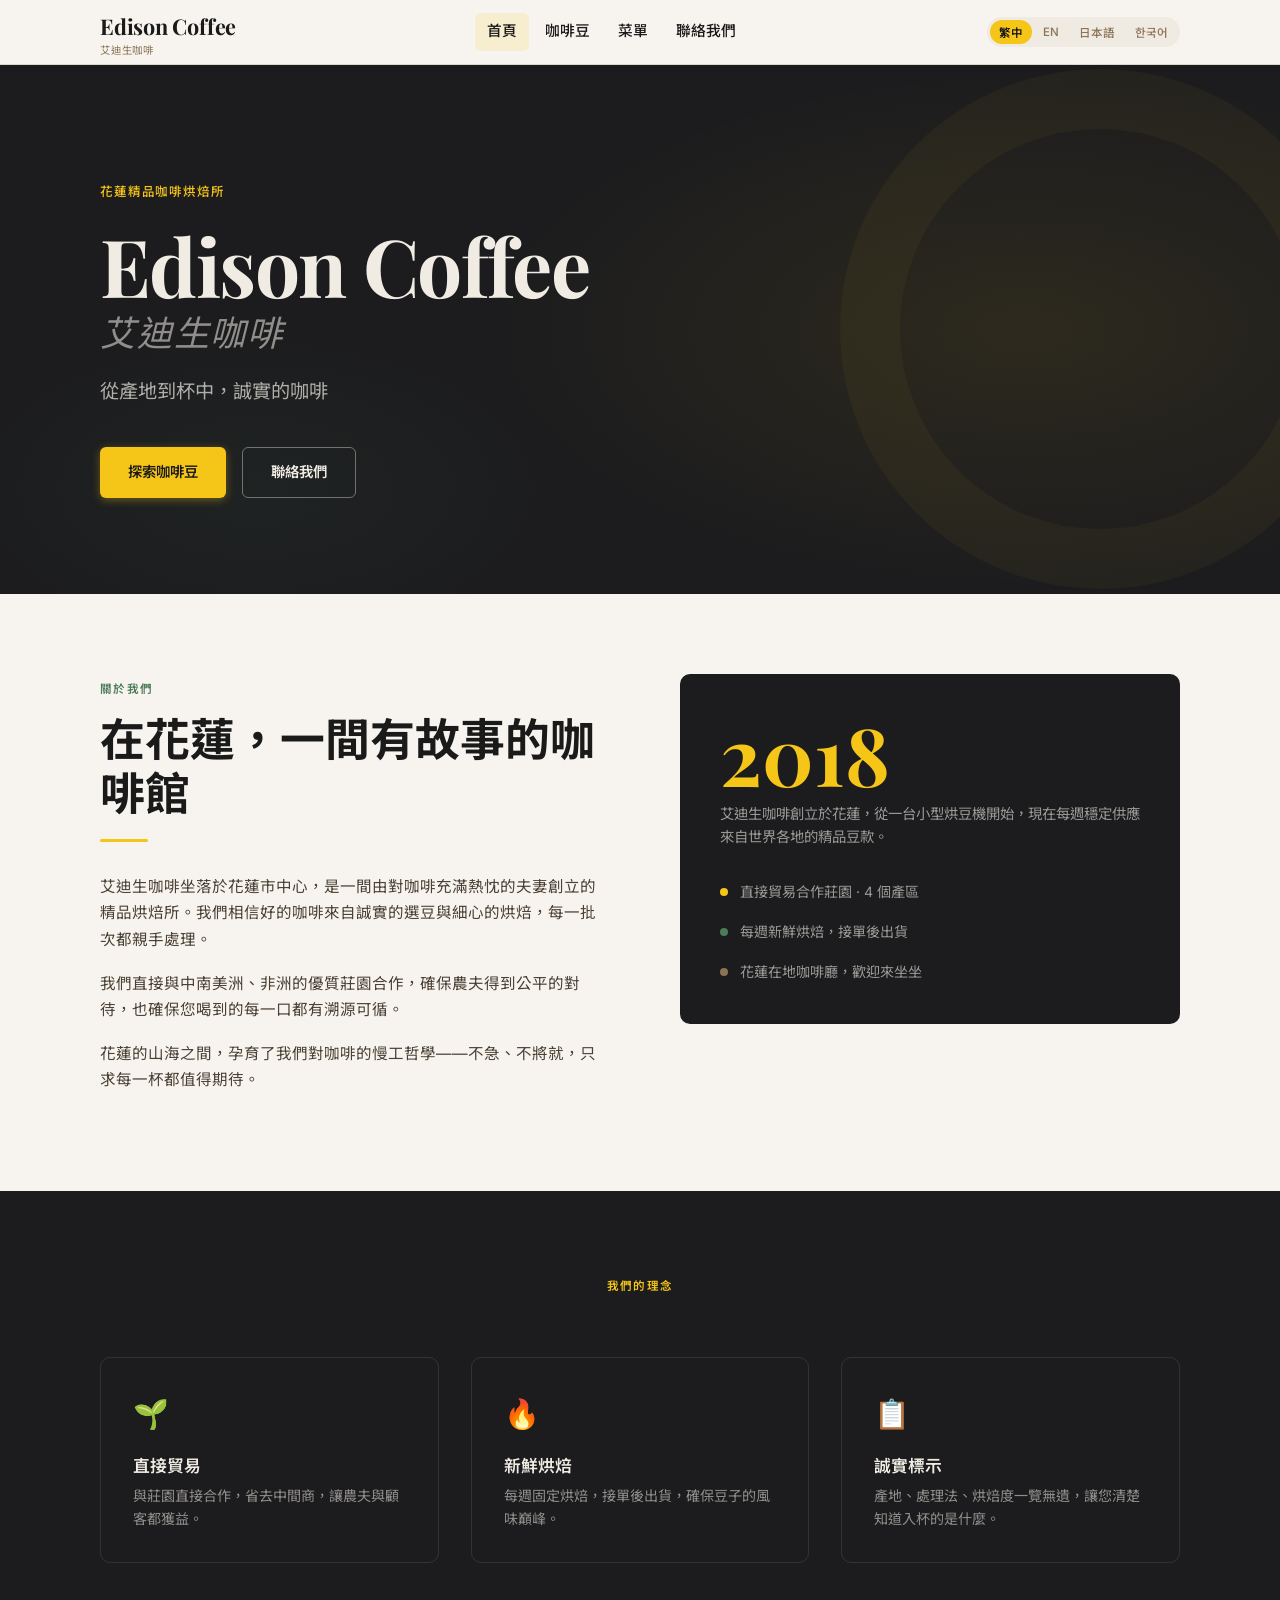
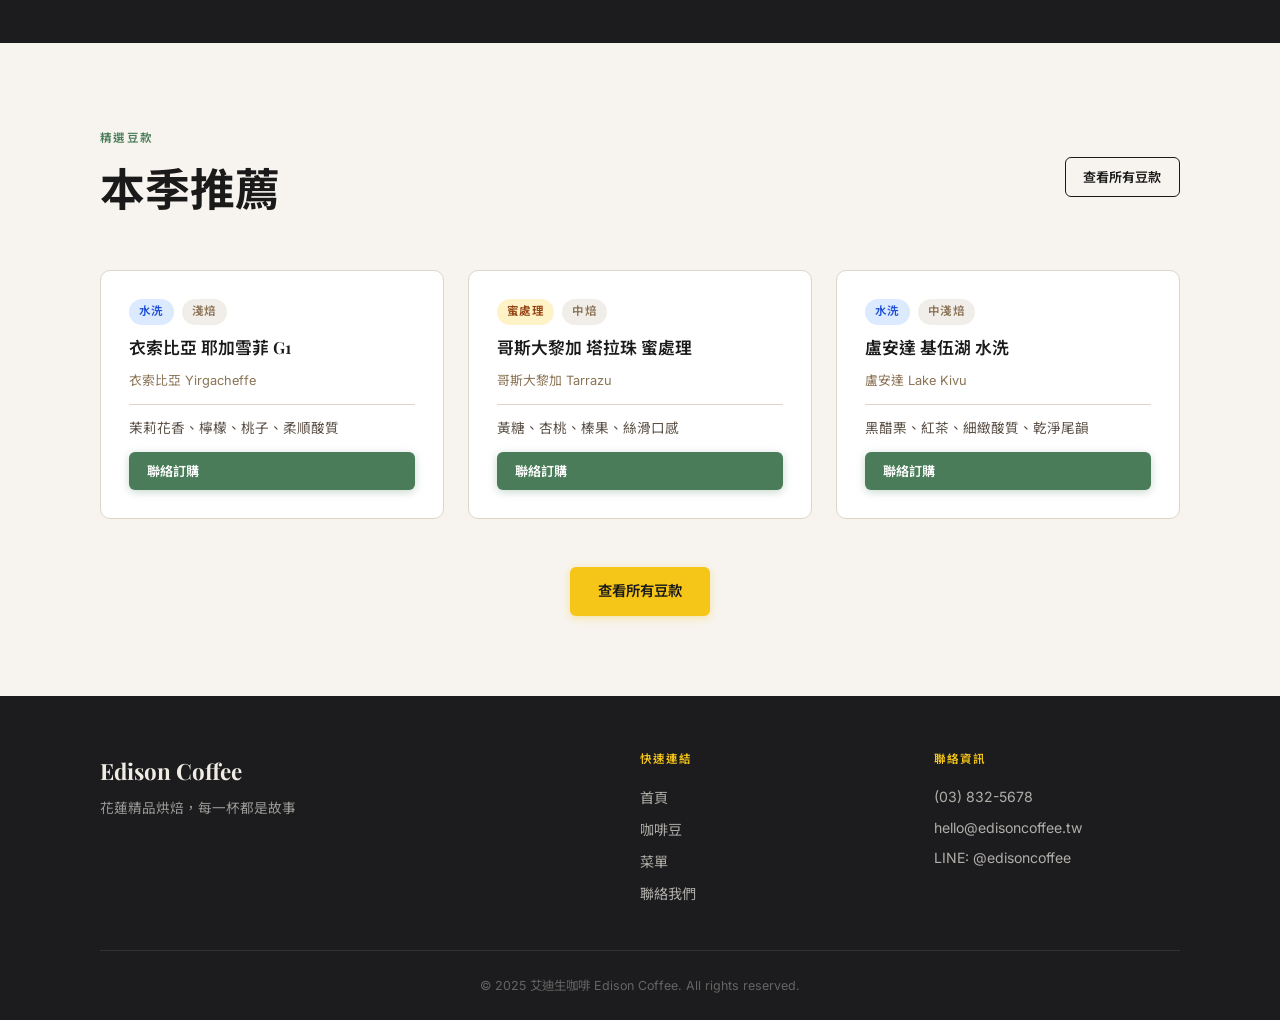
==== index.html @ bc32d9b1 "Initial launch: Edison Coffee static site 4-page showcase site (Home, Beans, Menu, Contact) with ful" ====
<!DOCTYPE html>
<html lang="zh-Hant">
<head>
  <meta charset="UTF-8" />
  <meta name="viewport" content="width=device-width, initial-scale=1.0" />
  <title>Edison Coffee 艾迪生咖啡 — 花蓮精品烘焙所</title>
  <meta name="description" content="花蓮精品咖啡烘焙所，直接貿易、新鮮烘焙、誠實標示。Specialty coffee roastery in Hualien, Taiwan." />
  <link rel="preconnect" href="https://fonts.googleapis.com" />
  <link rel="preconnect" href="https://fonts.gstatic.com" crossorigin />
  <link rel="stylesheet" href="css/styles.css" />
</head>
<body>

<!-- ═══════════════════════════════════ NAV ══════════════════════════════════ -->
<nav class="nav">
  <div class="container nav-inner">
    <a href="index.html" class="nav-logo">
      Edison Coffee
      <span>艾迪生咖啡</span>
    </a>
    <div class="nav-links">
      <a href="index.html" class="active" data-i18n="nav.home">首頁</a>
      <a href="beans.html" data-i18n="nav.beans">咖啡豆</a>
      <a href="menu.html" data-i18n="nav.menu">菜單</a>
      <a href="contact.html" data-i18n="nav.contact">聯絡我們</a>
    </div>
    <div class="nav-right">
      <div class="lang-switcher">
        <button class="lang-btn" data-lang="zh-hant">繁中</button>
        <button class="lang-btn" data-lang="en">EN</button>
        <button class="lang-btn" data-lang="ja">日本語</button>
        <button class="lang-btn" data-lang="ko">한국어</button>
      </div>
    </div>
    <button class="hamburger" id="hamburger" aria-label="Menu" aria-expanded="false">
      <span></span><span></span><span></span>
    </button>
  </div>
  <div class="mobile-menu" id="mobile-menu">
    <a href="index.html" data-i18n="nav.home">首頁</a>
    <a href="beans.html" data-i18n="nav.beans">咖啡豆</a>
    <a href="menu.html" data-i18n="nav.menu">菜單</a>
    <a href="contact.html" data-i18n="nav.contact">聯絡我們</a>
    <div class="lang-switcher">
      <button class="lang-btn" data-lang="zh-hant">繁中</button>
      <button class="lang-btn" data-lang="en">EN</button>
      <button class="lang-btn" data-lang="ja">日本語</button>
      <button class="lang-btn" data-lang="ko">한국어</button>
    </div>
  </div>
</nav>

<!-- ═══════════════════════════════════ HERO ══════════════════════════════════ -->
<section class="hero">
  <div class="container">
    <div class="hero-inner">
      <span class="hero-eyebrow fade-up fade-up-1" data-i18n="home.hero.sub">花蓮精品咖啡烘焙所</span>
      <h1 class="fade-up fade-up-2">
        Edison Coffee
        <span class="zh">艾迪生咖啡</span>
      </h1>
      <p class="hero-tagline fade-up fade-up-3" data-i18n="home.hero.tagline">從產地到杯中，誠實的咖啡</p>
      <div class="hero-actions fade-up fade-up-4">
        <a href="beans.html" class="btn btn-primary" data-i18n="home.hero.cta">探索咖啡豆</a>
        <a href="contact.html" class="btn btn-outline" style="border-color:rgba(240,236,228,0.4);color:var(--text-light);" data-i18n="nav.contact">聯絡我們</a>
      </div>
    </div>
  </div>
</section>

<!-- ═══════════════════════════════════ ABOUT ═════════════════════════════════ -->
<section class="section">
  <div class="container">
    <div class="about-grid">
      <div class="about-text">
        <span class="section-label" data-i18n="home.about.label">關於我們</span>
        <h2 class="section-title" data-i18n="home.about.title">在花蓮，一間有故事的咖啡館</h2>
        <div class="divider"></div>
        <p data-i18n="home.about.p1">艾迪生咖啡坐落於花蓮市中心，是一間由對咖啡充滿熱忱的夫妻創立的精品烘焙所。我們相信好的咖啡來自誠實的選豆與細心的烘焙，每一批次都親手處理。</p>
        <p data-i18n="home.about.p2">我們直接與中南美洲、非洲的優質莊園合作，確保農夫得到公平的對待，也確保您喝到的每一口都有溯源可循。</p>
        <p data-i18n="home.about.p3">花蓮的山海之間，孕育了我們對咖啡的慢工哲學——不急、不將就，只求每一杯都值得期待。</p>
      </div>
      <div class="about-visual">
        <div class="about-card">
          <div class="big-num">2018</div>
          <p>艾迪生咖啡創立於花蓮，從一台小型烘豆機開始，現在每週穩定供應來自世界各地的精品豆款。</p>
          <div style="margin-top:2rem;display:flex;flex-direction:column;gap:1rem;">
            <div style="display:flex;align-items:center;gap:0.75rem;">
              <div style="width:8px;height:8px;border-radius:50%;background:var(--accent-yellow);flex-shrink:0;"></div>
              <span style="font-size:0.88rem;color:rgba(240,236,228,0.6);">直接貿易合作莊園 · 4 個產區</span>
            </div>
            <div style="display:flex;align-items:center;gap:0.75rem;">
              <div style="width:8px;height:8px;border-radius:50%;background:var(--accent-green);flex-shrink:0;"></div>
              <span style="font-size:0.88rem;color:rgba(240,236,228,0.6);">每週新鮮烘焙，接單後出貨</span>
            </div>
            <div style="display:flex;align-items:center;gap:0.75rem;">
              <div style="width:8px;height:8px;border-radius:50%;background:var(--muted-warm);flex-shrink:0;"></div>
              <span style="font-size:0.88rem;color:rgba(240,236,228,0.6);">花蓮在地咖啡廳，歡迎來坐坐</span>
            </div>
          </div>
        </div>
      </div>
    </div>
  </div>
</section>

<!-- ═══════════════════════════════════ VALUES ════════════════════════════════ -->
<section class="section values-bg">
  <div class="container">
    <div class="text-center">
      <span class="section-label" data-i18n="home.values.title">我們的理念</span>
    </div>
    <div class="values-grid">
      <div class="value-card">
        <div class="value-icon">🌱</div>
        <h3 data-i18n="home.values.direct.title">直接貿易</h3>
        <p data-i18n="home.values.direct.desc">與莊園直接合作，省去中間商，讓農夫與顧客都獲益。</p>
      </div>
      <div class="value-card">
        <div class="value-icon">🔥</div>
        <h3 data-i18n="home.values.fresh.title">新鮮烘焙</h3>
        <p data-i18n="home.values.fresh.desc">每週固定烘焙，接單後出貨，確保豆子的風味巔峰。</p>
      </div>
      <div class="value-card">
        <div class="value-icon">📋</div>
        <h3 data-i18n="home.values.honest.title">誠實標示</h3>
        <p data-i18n="home.values.honest.desc">產地、處理法、烘焙度一覽無遺，讓您清楚知道入杯的是什麼。</p>
      </div>
    </div>
  </div>
</section>

<!-- ════════════════════════════ FEATURED COFFEES ════════════════════════════ -->
<section class="section">
  <div class="container">
    <div class="flex-between" style="flex-wrap:wrap;gap:1rem;margin-bottom:0.25rem;">
      <div>
        <span class="section-label" data-i18n="home.coffees.label">精選豆款</span>
        <h2 class="section-title" data-i18n="home.coffees.title">本季推薦</h2>
      </div>
      <a href="beans.html" class="btn btn-outline btn-sm" data-i18n="home.coffees.cta">查看所有豆款</a>
    </div>

    <div class="featured-grid">
      <!-- Bean 1 -->
      <div class="featured-card">
        <div class="featured-card-top">
          <span class="badge badge-washed" data-i18n="beans.process.washed">水洗</span>
          <span class="badge badge-roast" data-i18n="beans.roast.light">淺焙</span>
        </div>
        <h3 data-i18n="bean1.name">衣索比亞 耶加雪菲 G1</h3>
        <p class="origin" data-i18n="bean1.origin">衣索比亞 Yirgacheffe</p>
        <p class="tasting" data-i18n="bean1.tasting">茉莉花香、檸檬、桃子、柔順酸質</p>
        <a href="contact.html" class="btn btn-green btn-sm" style="margin-top:auto;" data-i18n="home.featured.order">聯絡訂購</a>
      </div>
      <!-- Bean 2 -->
      <div class="featured-card">
        <div class="featured-card-top">
          <span class="badge badge-honey" data-i18n="beans.process.honey">蜜處理</span>
          <span class="badge badge-roast" data-i18n="beans.roast.medium">中焙</span>
        </div>
        <h3 data-i18n="bean2.name">哥斯大黎加 塔拉珠 蜜處理</h3>
        <p class="origin" data-i18n="bean2.origin">哥斯大黎加 Tarrazu</p>
        <p class="tasting" data-i18n="bean2.tasting">黃糖、杏桃、榛果、絲滑口感</p>
        <a href="contact.html" class="btn btn-green btn-sm" style="margin-top:auto;" data-i18n="home.featured.order">聯絡訂購</a>
      </div>
      <!-- Bean 3 -->
      <div class="featured-card">
        <div class="featured-card-top">
          <span class="badge badge-washed" data-i18n="beans.process.washed">水洗</span>
          <span class="badge badge-roast" data-i18n="beans.roast.medium_light">中淺焙</span>
        </div>
        <h3 data-i18n="bean3.name">盧安達 基伍湖 水洗</h3>
        <p class="origin" data-i18n="bean3.origin">盧安達 Lake Kivu</p>
        <p class="tasting" data-i18n="bean3.tasting">黑醋栗、紅茶、細緻酸質、乾淨尾韻</p>
        <a href="contact.html" class="btn btn-green btn-sm" style="margin-top:auto;" data-i18n="home.featured.order">聯絡訂購</a>
      </div>
    </div>

    <div class="text-center">
      <a href="beans.html" class="btn btn-primary" data-i18n="home.coffees.cta">查看所有豆款</a>
    </div>
  </div>
</section>

<!-- ═══════════════════════════════════ FOOTER ════════════════════════════════ -->
<footer class="footer">
  <div class="container">
    <div class="footer-grid">
      <div class="footer-brand">
        <div class="logo">Edison Coffee</div>
        <p data-i18n="footer.tagline">花蓮精品烘焙，每一杯都是故事</p>
      </div>
      <div>
        <h4 data-i18n="footer.quicklinks">快速連結</h4>
        <div class="footer-links">
          <a href="index.html" data-i18n="nav.home">首頁</a>
          <a href="beans.html" data-i18n="nav.beans">咖啡豆</a>
          <a href="menu.html" data-i18n="nav.menu">菜單</a>
          <a href="contact.html" data-i18n="nav.contact">聯絡我們</a>
        </div>
      </div>
      <div>
        <h4 data-i18n="footer.contact">聯絡資訊</h4>
        <div class="footer-contact-info">
          <p>(03) 832-5678</p>
          <p>hello@edisoncoffee.tw</p>
          <p>LINE: @edisoncoffee</p>
        </div>
      </div>
    </div>
    <div class="footer-bottom" data-i18n="footer.copyright">© 2025 艾迪生咖啡 Edison Coffee. All rights reserved.</div>
  </div>
</footer>

<script src="js/translations.js"></script>
<script src="js/i18n.js"></script>
</body>
</html>
---- css/styles.css ----
/* ============================================================
   Edison Coffee — Static Site Styles
   Brand palette: warm parchment bg, Playfair headings, Inter body
   ============================================================ */

@import url('https://fonts.googleapis.com/css2?family=Playfair+Display:ital,wght@0,400;0,600;0,700;1,400;1,600&family=Inter:wght@300;400;500;600&family=Noto+Sans+TC:wght@300;400;500&family=Noto+Sans+JP:wght@300;400;500&family=Noto+Sans+KR:wght@300;400;500&display=swap');

/* ── CSS Variables ──────────────────────────────────────── */
:root {
  --bg-light:      #f7f4ef;
  --bg-dark:       #1c1c1e;
  --accent-yellow: #f5c518;
  --accent-green:  #4a7c59;
  --text-dark:     #1a1a1a;
  --text-light:    #f0ece4;
  --muted-warm:    #8b7355;
  --border:        #ddd5c8;
  --card-bg:       #ffffff;
  --shadow:        0 2px 16px rgba(26,26,26,0.07);
  --shadow-hover:  0 6px 32px rgba(26,26,26,0.13);
  --radius:        10px;
  --radius-sm:     6px;
  --transition:    0.22s ease;

  --font-heading: 'Playfair Display', 'Noto Sans TC', 'Noto Sans JP', 'Noto Sans KR', Georgia, serif;
  --font-body:    'Inter', 'Noto Sans TC', 'Noto Sans JP', 'Noto Sans KR', sans-serif;
}

/* ── Reset & Base ───────────────────────────────────────── */
*, *::before, *::after { box-sizing: border-box; margin: 0; padding: 0; }

html { scroll-behavior: smooth; font-size: 16px; }

body {
  font-family: var(--font-body);
  background: var(--bg-light);
  color: var(--text-dark);
  line-height: 1.7;
  min-height: 100vh;
}

img { max-width: 100%; display: block; }
a { color: inherit; text-decoration: none; }
ul { list-style: none; }

h1, h2, h3, h4 {
  font-family: var(--font-heading);
  line-height: 1.25;
  font-weight: 600;
}

/* ── Layout helpers ─────────────────────────────────────── */
.container {
  max-width: 1120px;
  margin: 0 auto;
  padding: 0 1.25rem;
}

.section { padding: 5rem 0; }
.section-sm { padding: 3rem 0; }

/* ── NAV ────────────────────────────────────────────────── */
.nav {
  position: sticky;
  top: 0;
  z-index: 100;
  background: var(--bg-light);
  border-bottom: 1px solid var(--border);
  box-shadow: 0 1px 8px rgba(26,26,26,0.06);
}

.nav-inner {
  display: flex;
  align-items: center;
  justify-content: space-between;
  height: 64px;
  gap: 1rem;
}

.nav-logo {
  font-family: var(--font-heading);
  font-size: 1.35rem;
  font-weight: 700;
  color: var(--text-dark);
  white-space: nowrap;
  letter-spacing: -0.01em;
}
.nav-logo span {
  display: block;
  font-size: 0.65rem;
  font-family: var(--font-body);
  font-weight: 400;
  color: var(--muted-warm);
  letter-spacing: 0.08em;
  text-transform: uppercase;
  line-height: 1;
  margin-top: 1px;
}

.nav-links {
  display: flex;
  align-items: center;
  gap: 0.25rem;
}
.nav-links a {
  padding: 0.4rem 0.75rem;
  border-radius: var(--radius-sm);
  font-size: 0.92rem;
  font-weight: 500;
  color: var(--text-dark);
  transition: background var(--transition), color var(--transition);
}
.nav-links a:hover,
.nav-links a.active {
  background: rgba(245,197,24,0.15);
  color: var(--text-dark);
}

.nav-right {
  display: flex;
  align-items: center;
  gap: 0.5rem;
}

/* Language switcher */
.lang-switcher {
  display: flex;
  align-items: center;
  gap: 2px;
  background: rgba(139,115,85,0.08);
  border-radius: 999px;
  padding: 3px;
}
.lang-btn {
  border: none;
  background: transparent;
  cursor: pointer;
  font-family: var(--font-body);
  font-size: 0.72rem;
  font-weight: 500;
  color: var(--muted-warm);
  padding: 4px 9px;
  border-radius: 999px;
  transition: background var(--transition), color var(--transition);
  white-space: nowrap;
}
.lang-btn:hover { color: var(--text-dark); background: rgba(245,197,24,0.2); }
.lang-btn.lang-active {
  background: var(--accent-yellow);
  color: var(--text-dark);
  font-weight: 600;
}

/* Hamburger */
.hamburger {
  display: none;
  flex-direction: column;
  gap: 5px;
  background: none;
  border: none;
  cursor: pointer;
  padding: 6px;
  border-radius: var(--radius-sm);
}
.hamburger span {
  display: block;
  width: 22px;
  height: 2px;
  background: var(--text-dark);
  border-radius: 2px;
  transition: transform var(--transition), opacity var(--transition);
}

/* Mobile menu */
.mobile-menu {
  display: none;
  flex-direction: column;
  gap: 0;
  background: var(--bg-light);
  border-top: 1px solid var(--border);
  padding: 0.5rem 0 1rem;
}
.mobile-menu.open { display: flex; }
.mobile-menu a {
  padding: 0.75rem 1.25rem;
  font-size: 1rem;
  font-weight: 500;
  color: var(--text-dark);
  transition: background var(--transition);
}
.mobile-menu a:hover { background: rgba(245,197,24,0.1); }
.mobile-menu .lang-switcher {
  margin: 0.5rem 1.25rem 0;
  align-self: flex-start;
}

/* ── FOOTER ─────────────────────────────────────────────── */
.footer {
  background: var(--bg-dark);
  color: var(--text-light);
  padding: 3.5rem 0 1.5rem;
}
.footer-grid {
  display: grid;
  grid-template-columns: 2fr 1fr 1fr;
  gap: 3rem;
  padding-bottom: 2.5rem;
  border-bottom: 1px solid rgba(240,236,228,0.1);
}
.footer-brand .logo {
  font-family: var(--font-heading);
  font-size: 1.4rem;
  font-weight: 700;
  margin-bottom: 0.5rem;
}
.footer-brand p {
  font-size: 0.85rem;
  color: rgba(240,236,228,0.6);
  line-height: 1.6;
}
.footer h4 {
  font-family: var(--font-body);
  font-size: 0.72rem;
  font-weight: 600;
  text-transform: uppercase;
  letter-spacing: 0.1em;
  color: var(--accent-yellow);
  margin-bottom: 1rem;
}
.footer-links a {
  display: block;
  font-size: 0.88rem;
  color: rgba(240,236,228,0.7);
  padding: 0.25rem 0;
  transition: color var(--transition);
}
.footer-links a:hover { color: var(--text-light); }
.footer-contact-info p {
  font-size: 0.88rem;
  color: rgba(240,236,228,0.7);
  padding: 0.2rem 0;
}
.footer-bottom {
  margin-top: 1.5rem;
  font-size: 0.78rem;
  color: rgba(240,236,228,0.35);
  text-align: center;
}

/* ── BUTTONS ────────────────────────────────────────────── */
.btn {
  display: inline-flex;
  align-items: center;
  gap: 0.5rem;
  padding: 0.75rem 1.75rem;
  border-radius: var(--radius-sm);
  font-family: var(--font-body);
  font-size: 0.9rem;
  font-weight: 600;
  cursor: pointer;
  transition: transform var(--transition), box-shadow var(--transition), background var(--transition);
  border: none;
  text-decoration: none;
}
.btn:hover { transform: translateY(-1px); }

.btn-primary {
  background: var(--accent-yellow);
  color: var(--text-dark);
  box-shadow: 0 2px 8px rgba(245,197,24,0.35);
}
.btn-primary:hover { box-shadow: 0 6px 20px rgba(245,197,24,0.45); }

.btn-outline {
  background: transparent;
  color: var(--text-dark);
  border: 1.5px solid var(--text-dark);
}
.btn-outline:hover { background: var(--text-dark); color: var(--text-light); }

.btn-green {
  background: var(--accent-green);
  color: #fff;
  box-shadow: 0 2px 8px rgba(74,124,89,0.3);
}
.btn-green:hover { box-shadow: 0 6px 20px rgba(74,124,89,0.4); }

.btn-sm { padding: 0.5rem 1.1rem; font-size: 0.82rem; }

/* ── BADGES ─────────────────────────────────────────────── */
.badge {
  display: inline-block;
  padding: 3px 10px;
  border-radius: 999px;
  font-size: 0.72rem;
  font-weight: 600;
  letter-spacing: 0.04em;
  text-transform: uppercase;
}
.badge-washed  { background: #dbeafe; color: #1d4ed8; }
.badge-honey   { background: #fef3c7; color: #92400e; }
.badge-natural { background: #ffe4d4; color: #9a3412; }
.badge-roast   { background: rgba(139,115,85,0.12); color: var(--muted-warm); }

/* ── SECTION LABELS ─────────────────────────────────────── */
.section-label {
  display: inline-block;
  font-size: 0.72rem;
  font-weight: 600;
  text-transform: uppercase;
  letter-spacing: 0.12em;
  color: var(--accent-green);
  margin-bottom: 0.75rem;
}
.section-title {
  font-size: clamp(1.8rem, 4vw, 2.8rem);
  font-weight: 700;
  line-height: 1.2;
  margin-bottom: 1rem;
}
.section-sub {
  font-size: 1.05rem;
  color: var(--muted-warm);
  max-width: 560px;
}

/* ── DIVIDER ────────────────────────────────────────────── */
.divider {
  width: 48px;
  height: 3px;
  background: var(--accent-yellow);
  border-radius: 2px;
  margin: 1.25rem 0 2rem;
}

/* ── HOME HERO ──────────────────────────────────────────── */
.hero {
  background: var(--bg-dark);
  color: var(--text-light);
  padding: 7rem 0 6rem;
  position: relative;
  overflow: hidden;
}
.hero::before {
  content: '';
  position: absolute;
  inset: 0;
  background:
    radial-gradient(ellipse 60% 70% at 80% 50%, rgba(245,197,24,0.08) 0%, transparent 70%),
    radial-gradient(ellipse 40% 50% at 20% 80%, rgba(74,124,89,0.07) 0%, transparent 60%);
  pointer-events: none;
}
/* Decorative coffee ring */
.hero::after {
  content: '';
  position: absolute;
  right: -80px;
  top: 50%;
  transform: translateY(-50%);
  width: 520px;
  height: 520px;
  border-radius: 50%;
  border: 60px solid rgba(245,197,24,0.04);
  pointer-events: none;
}

.hero-inner {
  position: relative;
  z-index: 1;
  max-width: 680px;
}
.hero-eyebrow {
  display: inline-block;
  font-size: 0.78rem;
  font-weight: 500;
  letter-spacing: 0.15em;
  text-transform: uppercase;
  color: var(--accent-yellow);
  margin-bottom: 1.25rem;
  opacity: 0.9;
}
.hero h1 {
  font-size: clamp(2.8rem, 7vw, 5rem);
  font-weight: 700;
  line-height: 1.08;
  letter-spacing: -0.02em;
  margin-bottom: 0.5rem;
}
.hero h1 .zh {
  display: block;
  font-size: clamp(1.4rem, 3.5vw, 2.2rem);
  font-weight: 400;
  font-style: italic;
  color: rgba(240,236,228,0.55);
  letter-spacing: 0.05em;
  margin-top: 0.25rem;
}
.hero-tagline {
  font-size: clamp(1rem, 2vw, 1.2rem);
  color: rgba(240,236,228,0.7);
  margin: 1.5rem 0 2.5rem;
  max-width: 440px;
}
.hero-actions { display: flex; gap: 1rem; flex-wrap: wrap; }

/* ── HOME ABOUT ─────────────────────────────────────────── */
.about-grid {
  display: grid;
  grid-template-columns: 1fr 1fr;
  gap: 5rem;
  align-items: start;
}
.about-text p {
  color: #4a4035;
  margin-bottom: 1.1rem;
  font-size: 0.97rem;
}

.about-visual {
  position: relative;
}
.about-card {
  background: var(--bg-dark);
  color: var(--text-light);
  border-radius: var(--radius);
  padding: 2.5rem;
  position: sticky;
  top: 90px;
}
.about-card .big-num {
  font-family: var(--font-heading);
  font-size: 5rem;
  font-weight: 700;
  color: var(--accent-yellow);
  line-height: 1;
  margin-bottom: 0.5rem;
}
.about-card p { font-size: 0.9rem; color: rgba(240,236,228,0.6); line-height: 1.6; }

/* ── VALUES ─────────────────────────────────────────────── */
.values-bg { background: var(--bg-dark); color: var(--text-light); }
.values-bg .section-label { color: var(--accent-yellow); }
.values-bg .section-title { color: var(--text-light); }
.values-grid {
  display: grid;
  grid-template-columns: repeat(3, 1fr);
  gap: 2rem;
  margin-top: 3rem;
}
.value-card {
  border: 1px solid rgba(240,236,228,0.1);
  border-radius: var(--radius);
  padding: 2rem;
  transition: border-color var(--transition), background var(--transition);
}
.value-card:hover {
  border-color: var(--accent-yellow);
  background: rgba(245,197,24,0.05);
}
.value-icon {
  font-size: 1.8rem;
  margin-bottom: 1rem;
}
.value-card h3 {
  font-size: 1.05rem;
  font-weight: 600;
  margin-bottom: 0.5rem;
  color: var(--text-light);
}
.value-card p { font-size: 0.88rem; color: rgba(240,236,228,0.55); line-height: 1.65; }

/* ── FEATURED COFFEES PREVIEW ───────────────────────────── */
.featured-grid {
  display: grid;
  grid-template-columns: repeat(3, 1fr);
  gap: 1.5rem;
  margin: 2.5rem 0 3rem;
}
.featured-card {
  background: var(--card-bg);
  border-radius: var(--radius);
  padding: 1.75rem;
  border: 1px solid var(--border);
  transition: transform var(--transition), box-shadow var(--transition);
  display: flex;
  flex-direction: column;
  gap: 0.75rem;
}
.featured-card:hover {
  transform: translateY(-3px);
  box-shadow: var(--shadow-hover);
}
.featured-card-top { display: flex; gap: 0.5rem; flex-wrap: wrap; }
.featured-card h3 { font-size: 1.05rem; font-weight: 600; }
.featured-card .origin { font-size: 0.8rem; color: var(--muted-warm); }
.featured-card .tasting { font-size: 0.85rem; color: #5a4f45; border-top: 1px solid var(--border); padding-top: 0.75rem; }

/* ── BEANS PAGE ─────────────────────────────────────────── */
.page-hero {
  background: var(--bg-dark);
  color: var(--text-light);
  padding: 5rem 0 4rem;
  position: relative;
  overflow: hidden;
}
.page-hero::before {
  content: '';
  position: absolute;
  inset: 0;
  background: radial-gradient(ellipse 50% 80% at 90% 50%, rgba(245,197,24,0.06) 0%, transparent 60%);
  pointer-events: none;
}
.page-hero-inner { position: relative; z-index: 1; }
.page-hero .section-label { color: var(--accent-yellow); }
.page-hero .section-title { color: var(--text-light); margin-bottom: 0.5rem; }
.page-hero .section-sub { color: rgba(240,236,228,0.55); }

.beans-list {
  display: flex;
  flex-direction: column;
  gap: 2.5rem;
  padding: 4rem 0;
}

.bean-card {
  background: var(--card-bg);
  border: 1px solid var(--border);
  border-radius: var(--radius);
  padding: 2.5rem;
  box-shadow: var(--shadow);
  transition: box-shadow var(--transition);
}
.bean-card:hover { box-shadow: var(--shadow-hover); }

.bean-card-header {
  display: flex;
  align-items: flex-start;
  justify-content: space-between;
  gap: 1.5rem;
  flex-wrap: wrap;
  margin-bottom: 1.5rem;
}
.bean-card-header h2 { font-size: 1.5rem; font-weight: 700; }
.bean-badges { display: flex; gap: 0.5rem; flex-wrap: wrap; margin-top: 0.5rem; }

.bean-body {
  display: grid;
  grid-template-columns: 1fr 1fr;
  gap: 2rem;
}
.bean-meta { display: flex; flex-direction: column; gap: 0.75rem; }
.bean-meta-row {
  display: flex;
  gap: 0.5rem;
  font-size: 0.88rem;
  align-items: baseline;
}
.bean-meta-row .meta-label {
  font-weight: 600;
  color: var(--muted-warm);
  min-width: 80px;
  font-size: 0.78rem;
  text-transform: uppercase;
  letter-spacing: 0.05em;
}
.bean-meta-row .meta-value { color: var(--text-dark); }

.bean-right { display: flex; flex-direction: column; gap: 1.5rem; }

.bean-tasting {
  background: rgba(139,115,85,0.06);
  border-left: 3px solid var(--accent-yellow);
  padding: 1rem 1.25rem;
  border-radius: 0 var(--radius-sm) var(--radius-sm) 0;
}
.bean-tasting .label { font-size: 0.72rem; font-weight: 600; text-transform: uppercase; letter-spacing: 0.08em; color: var(--muted-warm); margin-bottom: 0.4rem; }
.bean-tasting .notes { font-size: 0.9rem; color: var(--text-dark); }

.bean-desc { font-size: 0.9rem; color: #5a4f45; line-height: 1.65; }

.bean-pricing {
  border: 1px solid var(--border);
  border-radius: var(--radius-sm);
  overflow: hidden;
}
.price-table { width: 100%; border-collapse: collapse; }
.price-table th {
  background: rgba(139,115,85,0.06);
  font-size: 0.75rem;
  font-weight: 600;
  text-transform: uppercase;
  letter-spacing: 0.06em;
  color: var(--muted-warm);
  padding: 0.6rem 1rem;
  text-align: left;
  border-bottom: 1px solid var(--border);
}
.price-table td {
  padding: 0.65rem 1rem;
  font-size: 0.9rem;
  border-bottom: 1px solid rgba(221,213,200,0.5);
}
.price-table tr:last-child td { border-bottom: none; }
.price-table td:last-child { font-weight: 600; color: var(--accent-green); }
.price-unavail { color: var(--muted-warm) !important; font-weight: 400 !important; }

.bean-card-footer { margin-top: 1.5rem; padding-top: 1.5rem; border-top: 1px solid var(--border); }

/* ── MENU PAGE ──────────────────────────────────────────── */
.menu-grid {
  display: grid;
  grid-template-columns: 1fr 1fr;
  gap: 3rem;
  padding: 4rem 0;
}
.menu-category { }
.menu-cat-title {
  font-family: var(--font-heading);
  font-size: 1.3rem;
  font-weight: 600;
  padding-bottom: 0.75rem;
  border-bottom: 2px solid var(--accent-yellow);
  margin-bottom: 1.5rem;
}
.menu-item {
  display: flex;
  justify-content: space-between;
  align-items: flex-start;
  padding: 1rem 0;
  border-bottom: 1px solid rgba(221,213,200,0.5);
  gap: 1rem;
}
.menu-item:last-child { border-bottom: none; }
.menu-item-info { flex: 1; }
.menu-item-name { font-weight: 600; font-size: 0.97rem; margin-bottom: 0.2rem; }
.menu-item-desc { font-size: 0.82rem; color: var(--muted-warm); line-height: 1.55; }
.menu-item-price {
  font-weight: 700;
  font-size: 0.97rem;
  color: var(--accent-green);
  white-space: nowrap;
  padding-top: 2px;
}

.menu-note-box {
  background: rgba(139,115,85,0.07);
  border: 1px solid var(--border);
  border-radius: var(--radius);
  padding: 1.25rem 1.5rem;
  font-size: 0.85rem;
  color: var(--muted-warm);
  margin-top: 1rem;
}

/* ── CONTACT PAGE ───────────────────────────────────────── */
.contact-grid {
  display: grid;
  grid-template-columns: 1fr 1fr;
  gap: 4rem;
  padding: 4rem 0;
  align-items: start;
}

.contact-info-block {
  display: flex;
  flex-direction: column;
  gap: 2rem;
}
.contact-info-card {
  background: var(--card-bg);
  border: 1px solid var(--border);
  border-radius: var(--radius);
  padding: 1.75rem;
  box-shadow: var(--shadow);
}
.contact-info-card .card-title {
  font-size: 0.72rem;
  font-weight: 700;
  text-transform: uppercase;
  letter-spacing: 0.1em;
  color: var(--accent-green);
  margin-bottom: 0.5rem;
}
.contact-info-card .card-value {
  font-size: 1.05rem;
  font-weight: 500;
  color: var(--text-dark);
}
.contact-info-card .card-sub {
  font-size: 0.85rem;
  color: var(--muted-warm);
  margin-top: 0.25rem;
}
.contact-info-card .map-link {
  display: inline-flex;
  align-items: center;
  gap: 0.35rem;
  margin-top: 0.75rem;
  font-size: 0.85rem;
  font-weight: 600;
  color: var(--accent-green);
}
.contact-info-card .map-link:hover { text-decoration: underline; }

.contact-channels {
  display: flex;
  flex-direction: column;
  gap: 0.75rem;
}
.channel-row {
  display: flex;
  align-items: center;
  gap: 1rem;
  background: var(--card-bg);
  border: 1px solid var(--border);
  border-radius: var(--radius-sm);
  padding: 1rem 1.25rem;
}
.channel-icon {
  width: 40px;
  height: 40px;
  border-radius: 50%;
  display: flex;
  align-items: center;
  justify-content: center;
  font-size: 1.1rem;
  flex-shrink: 0;
}
.channel-icon.green { background: rgba(74,124,89,0.12); }
.channel-icon.yellow { background: rgba(245,197,24,0.15); }
.channel-icon.blue { background: rgba(59,130,246,0.1); }
.channel-label { font-size: 0.72rem; font-weight: 600; text-transform: uppercase; letter-spacing: 0.07em; color: var(--muted-warm); }
.channel-value { font-size: 0.95rem; font-weight: 600; color: var(--text-dark); }

/* Order steps */
.order-steps {
  display: flex;
  flex-direction: column;
  gap: 0;
}
.order-step {
  display: flex;
  gap: 1.25rem;
  padding: 1.5rem 0;
  border-bottom: 1px solid rgba(221,213,200,0.5);
}
.order-step:last-child { border-bottom: none; }
.step-num {
  width: 36px;
  height: 36px;
  border-radius: 50%;
  background: var(--accent-yellow);
  color: var(--text-dark);
  font-weight: 700;
  font-size: 0.9rem;
  display: flex;
  align-items: center;
  justify-content: center;
  flex-shrink: 0;
  margin-top: 2px;
}
.step-content h4 { font-size: 0.97rem; font-weight: 600; margin-bottom: 0.3rem; }
.step-content p { font-size: 0.87rem; color: var(--muted-warm); line-height: 1.6; }

/* ── RESPONSIVE ─────────────────────────────────────────── */
@media (max-width: 900px) {
  .nav-links, .nav-right { display: none; }
  .hamburger { display: flex; }

  .about-grid { grid-template-columns: 1fr; gap: 2.5rem; }
  .about-card { position: static; }
  .values-grid { grid-template-columns: 1fr 1fr; }
  .featured-grid { grid-template-columns: 1fr 1fr; }
  .footer-grid { grid-template-columns: 1fr 1fr; }
  .footer-grid > *:first-child { grid-column: 1 / -1; }
}

@media (max-width: 640px) {
  .section { padding: 3rem 0; }
  .hero { padding: 5rem 0 4rem; }
  .hero::after { display: none; }
  .values-grid { grid-template-columns: 1fr; }
  .featured-grid { grid-template-columns: 1fr; }
  .bean-body { grid-template-columns: 1fr; gap: 1.5rem; }
  .bean-card { padding: 1.5rem; }
  .bean-card-header { flex-direction: column; }
  .menu-grid { grid-template-columns: 1fr; gap: 2rem; }
  .contact-grid { grid-template-columns: 1fr; gap: 2.5rem; }
  .footer-grid { grid-template-columns: 1fr; gap: 2rem; }
  .hero-actions { flex-direction: column; }
  .btn { width: 100%; justify-content: center; }
}

/* ── ANIMATIONS ─────────────────────────────────────────── */
@keyframes fadeUp {
  from { opacity: 0; transform: translateY(18px); }
  to   { opacity: 1; transform: translateY(0); }
}
.fade-up {
  animation: fadeUp 0.55s ease both;
}
.fade-up-1 { animation-delay: 0.05s; }
.fade-up-2 { animation-delay: 0.15s; }
.fade-up-3 { animation-delay: 0.25s; }
.fade-up-4 { animation-delay: 0.35s; }

/* ── UTILITIES ──────────────────────────────────────────── */
.text-center { text-align: center; }
.mt-1 { margin-top: 0.5rem; }
.mt-2 { margin-top: 1rem; }
.mt-3 { margin-top: 1.5rem; }
.flex-between { display: flex; justify-content: space-between; align-items: center; }
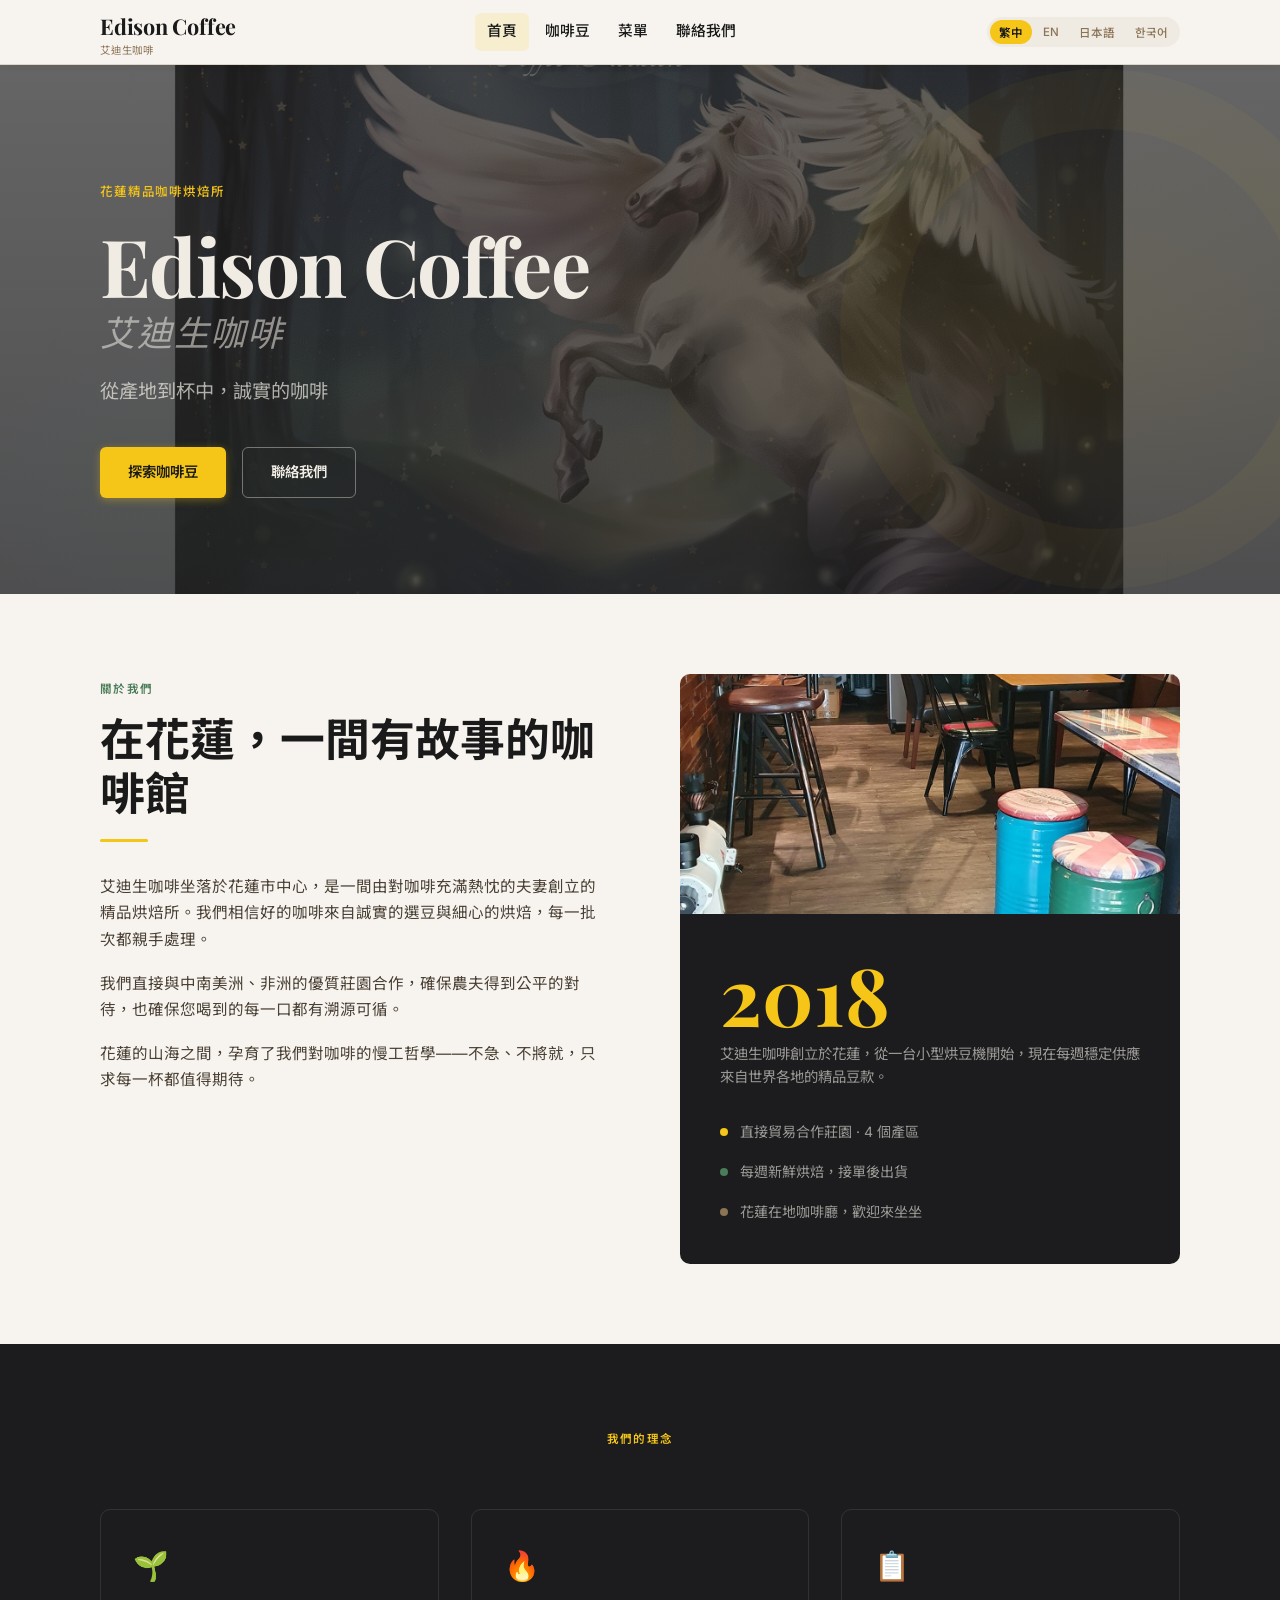
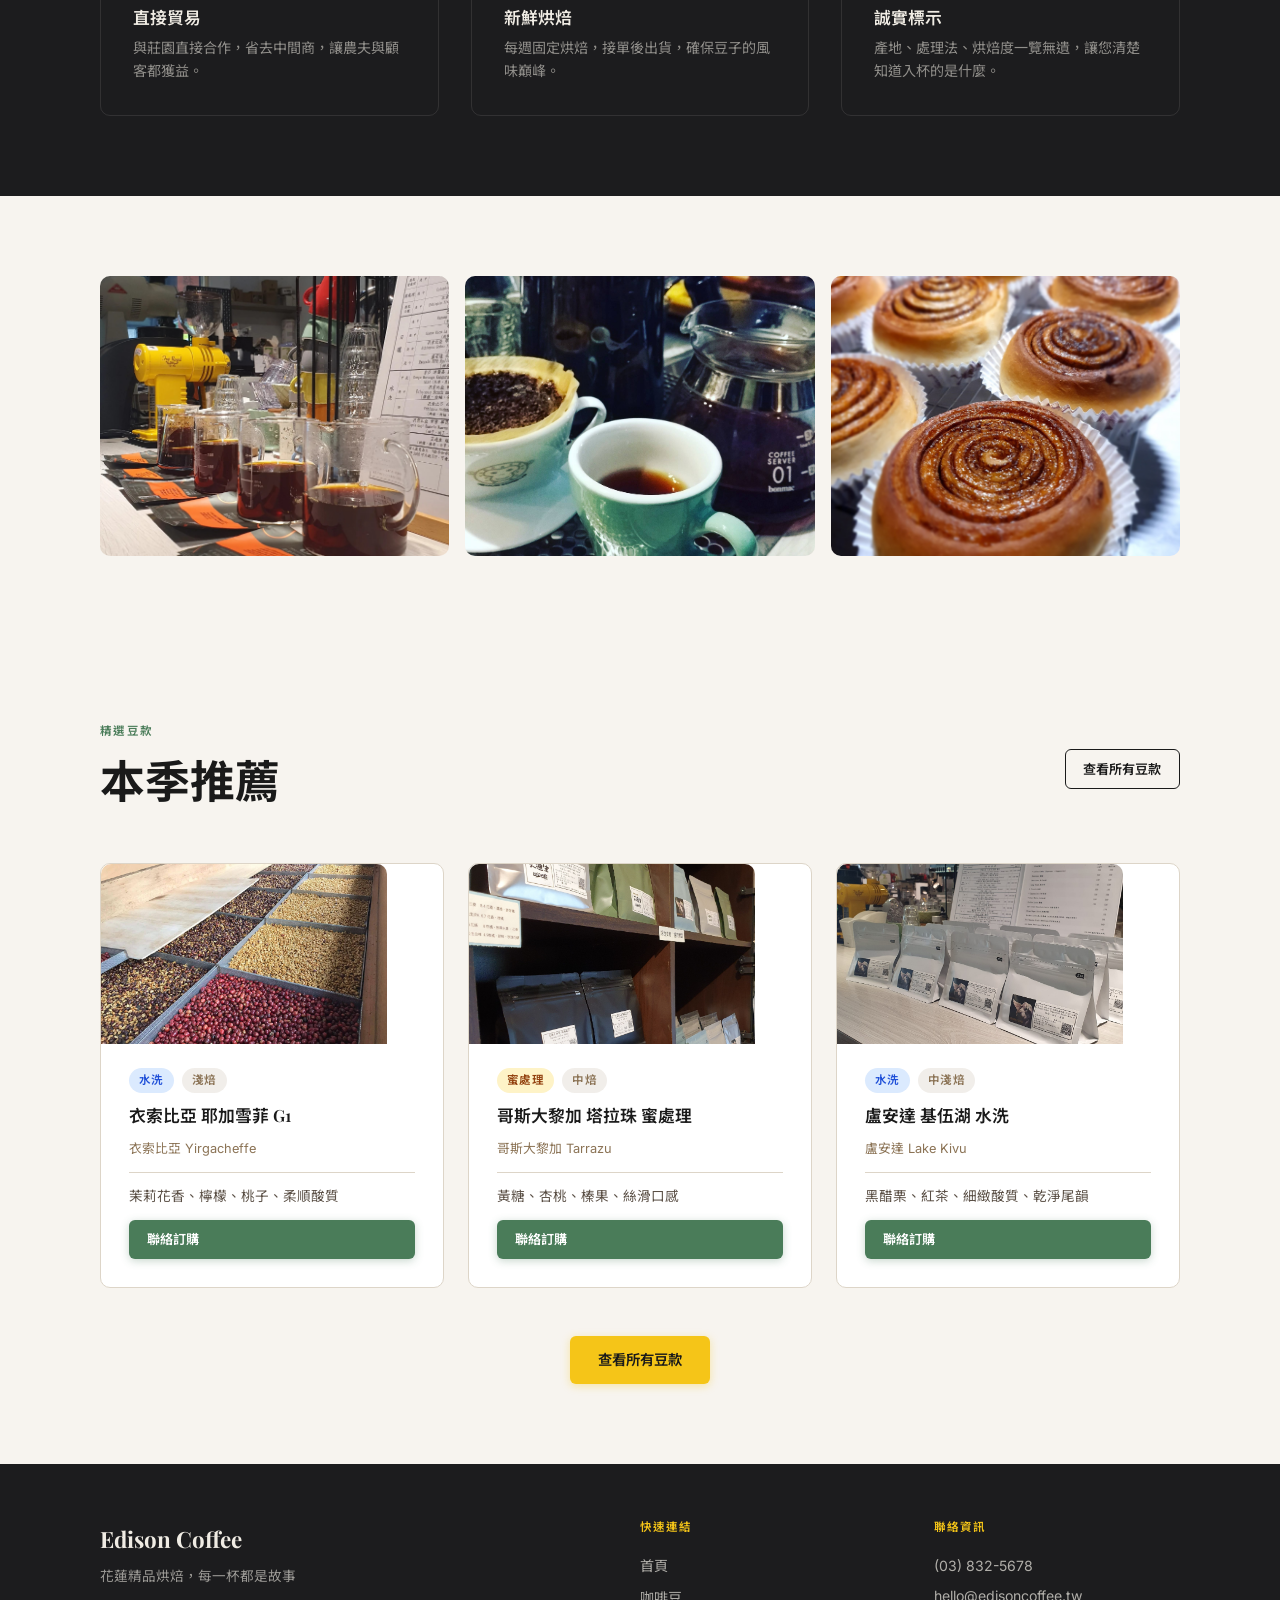
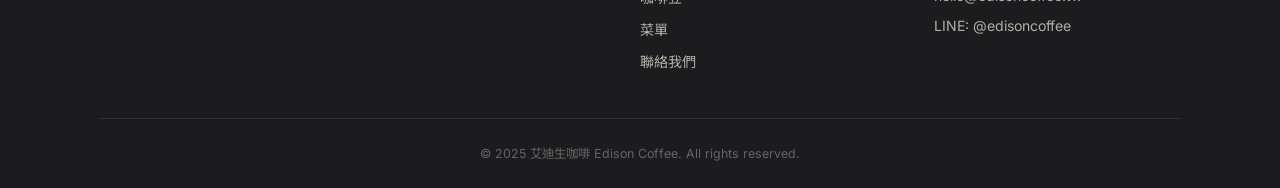
==== commit fafd55d0: "Add photos to all pages: hero backgrounds, bean cards, gallery, and atmospheric images Co-Authored-B" ====
--- a/index.html
+++ b/index.html
@@ -51,7 +51,7 @@
 </nav>
 
 <!-- ═══════════════════════════════════ HERO ══════════════════════════════════ -->
-<section class="hero">
+<section class="hero" style="background: linear-gradient(rgba(28,28,30,0.68), rgba(28,28,30,0.78)), url('images/hero.jpg') center/cover no-repeat;">
   <div class="container">
     <div class="hero-inner">
       <span class="hero-eyebrow fade-up fade-up-1" data-i18n="home.hero.sub">花蓮精品咖啡烘焙所</span>
@@ -81,6 +81,7 @@
         <p data-i18n="home.about.p3">花蓮的山海之間，孕育了我們對咖啡的慢工哲學——不急、不將就，只求每一杯都值得期待。</p>
       </div>
       <div class="about-visual">
+        <img src="images/interior.jpg" alt="艾迪生咖啡室內環境" class="about-img" loading="lazy">
         <div class="about-card">
           <div class="big-num">2018</div>
           <p>艾迪生咖啡創立於花蓮，從一台小型烘豆機開始，現在每週穩定供應來自世界各地的精品豆款。</p>
@@ -130,6 +131,17 @@
   </div>
 </section>
 
+<!-- ════════════════════════════ GALLERY ════════════════════════════════════ -->
+<section class="gallery-section" style="padding-top:5rem;">
+  <div class="container">
+    <div class="gallery-grid">
+      <img src="images/barista_desk.jpg" alt="咖啡師工作臺" loading="lazy">
+      <img src="images/coffee_cup.jpg" alt="現萃精品咖啡" loading="lazy">
+      <img src="images/cinnamon.jpg" alt="手作風味香料" loading="lazy">
+    </div>
+  </div>
+</section>
+
 <!-- ════════════════════════════ FEATURED COFFEES ════════════════════════════ -->
 <section class="section">
   <div class="container">
@@ -144,6 +156,7 @@
     <div class="featured-grid">
       <!-- Bean 1 -->
       <div class="featured-card">
+        <img src="images/beans.jpg" alt="衣索比亞 耶加雪菲咖啡豆" class="featured-card-img" loading="lazy">
         <div class="featured-card-top">
           <span class="badge badge-washed" data-i18n="beans.process.washed">水洗</span>
           <span class="badge badge-roast" data-i18n="beans.roast.light">淺焙</span>
@@ -155,6 +168,7 @@
       </div>
       <!-- Bean 2 -->
       <div class="featured-card">
+        <img src="images/products.jpg" alt="哥斯大黎加 塔拉珠咖啡豆" class="featured-card-img" loading="lazy">
         <div class="featured-card-top">
           <span class="badge badge-honey" data-i18n="beans.process.honey">蜜處理</span>
           <span class="badge badge-roast" data-i18n="beans.roast.medium">中焙</span>
@@ -166,6 +180,7 @@
       </div>
       <!-- Bean 3 -->
       <div class="featured-card">
+        <img src="images/products_2.jpg" alt="盧安達 基伍湖咖啡豆" class="featured-card-img" loading="lazy">
         <div class="featured-card-top">
           <span class="badge badge-washed" data-i18n="beans.process.washed">水洗</span>
           <span class="badge badge-roast" data-i18n="beans.roast.medium_light">中淺焙</span>
--- a/css/styles.css
+++ b/css/styles.css
@@ -810,3 +810,88 @@
 .mt-2 { margin-top: 1rem; }
 .mt-3 { margin-top: 1.5rem; }
 .flex-between { display: flex; justify-content: space-between; align-items: center; }
+
+/* ── PHOTO IMAGES ────────────────────────────────────────── */
+/* About section image (above the dark card) */
+.about-img {
+  width: 100%;
+  height: 240px;
+  object-fit: cover;
+  border-radius: var(--radius) var(--radius) 0 0;
+  display: block;
+}
+.about-img + .about-card {
+  border-radius: 0 0 var(--radius) var(--radius);
+}
+
+/* Featured card image — bleeds to card edges */
+.featured-card-img {
+  width: calc(100% + 3.5rem);
+  height: 180px;
+  object-fit: cover;
+  margin: -1.75rem -1.75rem 0.75rem;
+  border-radius: var(--radius) var(--radius) 0 0;
+  display: block;
+}
+
+/* Bean card image — bleeds to card edges */
+.bean-card-img {
+  width: calc(100% + 5rem);
+  height: 220px;
+  object-fit: cover;
+  margin: -2.5rem -2.5rem 2rem;
+  border-radius: var(--radius) var(--radius) 0 0;
+  display: block;
+}
+
+/* ── PHOTO GALLERY (index page) ─────────────────────────── */
+.gallery-section {
+  padding: 0 0 5rem;
+  overflow: hidden;
+}
+.gallery-grid {
+  display: grid;
+  grid-template-columns: repeat(3, 1fr);
+  gap: 1rem;
+}
+.gallery-grid img {
+  width: 100%;
+  height: 280px;
+  object-fit: cover;
+  border-radius: var(--radius);
+  display: block;
+  transition: transform var(--transition), box-shadow var(--transition);
+}
+.gallery-grid img:hover {
+  transform: scale(1.02);
+  box-shadow: var(--shadow-hover);
+}
+
+/* ── PHOTO BANNER (menu / other pages) ──────────────────── */
+.photo-banner {
+  width: 100%;
+  height: 320px;
+  object-fit: cover;
+  display: block;
+}
+
+/* ── CONTACT ATMOSPHERE IMAGE ───────────────────────────── */
+.contact-atmo-img {
+  width: 100%;
+  height: 200px;
+  object-fit: cover;
+  border-radius: var(--radius);
+  display: block;
+  margin-top: 2rem;
+}
+
+/* Responsive additions */
+@media (max-width: 900px) {
+  .gallery-grid { grid-template-columns: repeat(3, 1fr); }
+}
+@media (max-width: 640px) {
+  .gallery-grid { grid-template-columns: 1fr; }
+  .gallery-grid img { height: 220px; }
+  .photo-banner { height: 200px; }
+  .bean-card-img { margin: -1.5rem -1.5rem 1.5rem; }
+}
